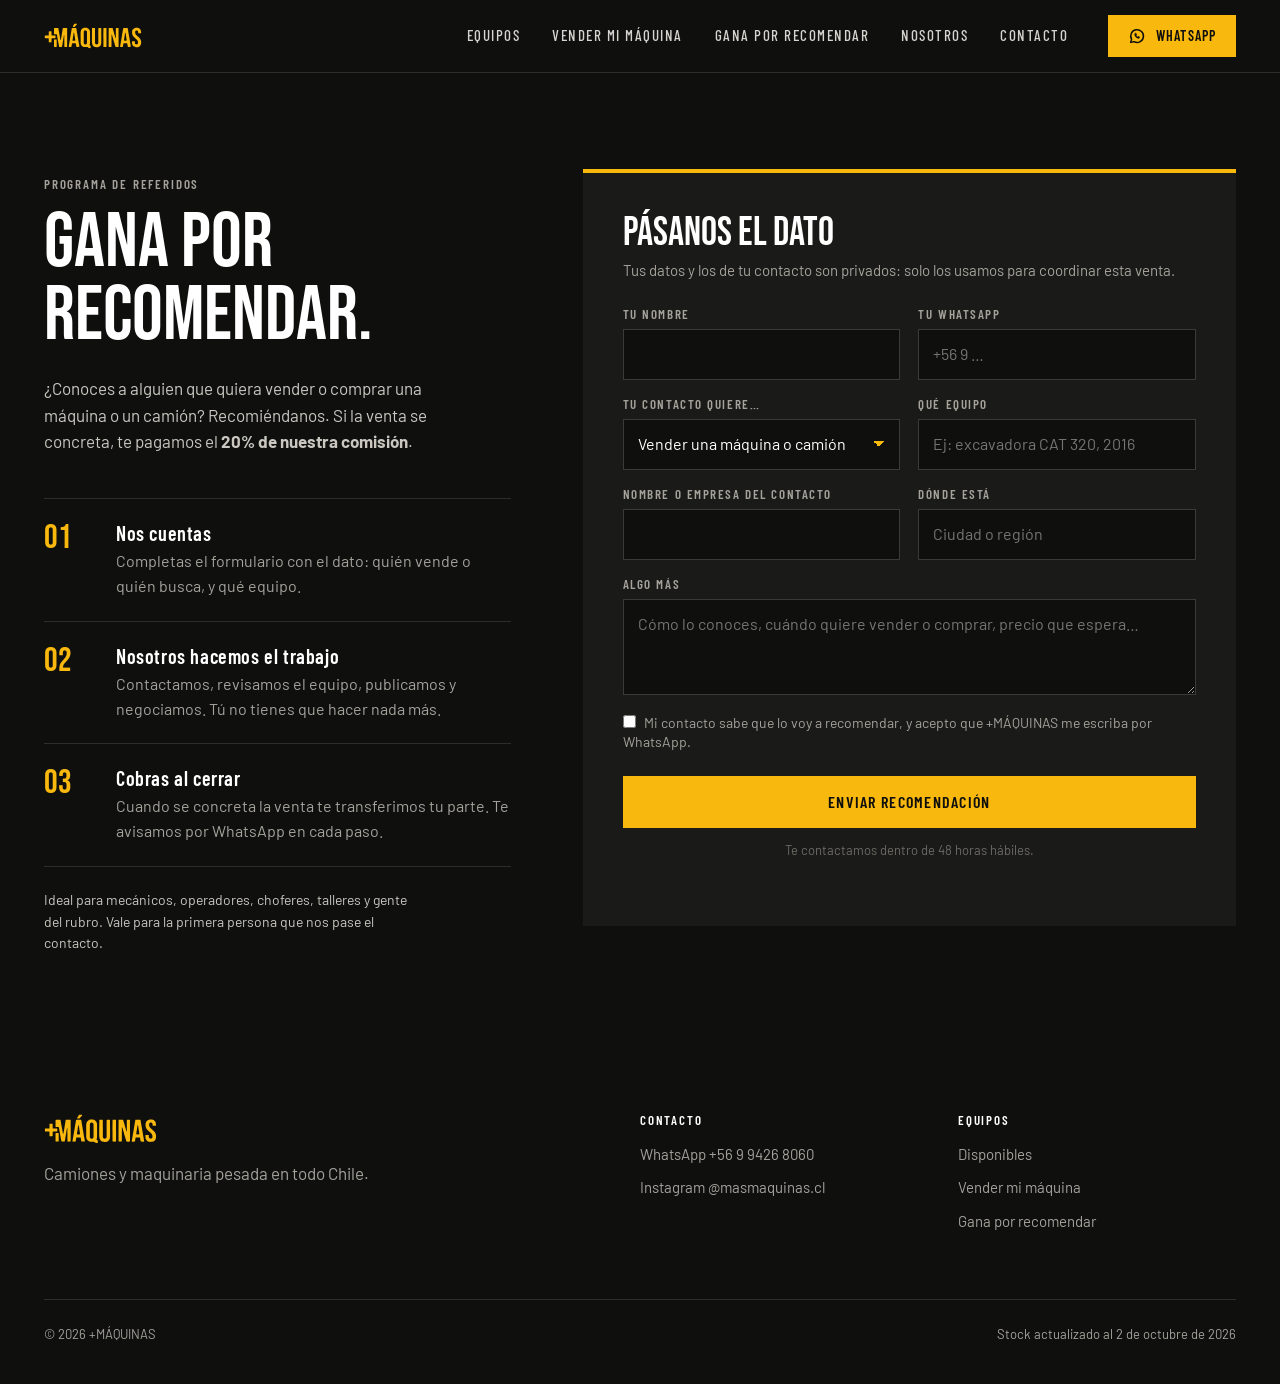
==== sitio/recomienda/index.html @ 01236c61 "Programa de referidos: página Gana por recomendar con formulario privado (Netlify Forms) Co-Authored" ====
<!doctype html>
<html lang="es-CL">
<head>
<meta charset="utf-8">
<meta name="viewport" content="width=device-width, initial-scale=1">
<title>Gana por recomendar · +MÁQUINAS</title>
<meta name="description" content="Recomiéndanos a quien quiera vender o comprar maquinaria pesada y gana el 20% de nuestra comisión cuando se concrete.">
<link rel="canonical" href="https://mas-maquinas.cl/recomienda/">
<meta property="og:type" content="website">
<meta property="og:title" content="Gana por recomendar · +MÁQUINAS">
<meta property="og:description" content="Recomiéndanos a quien quiera vender o comprar maquinaria pesada y gana el 20% de nuestra comisión cuando se concrete.">
<meta property="og:locale" content="es_CL">
<meta name="theme-color" content="#0f0f0e">
<link rel="icon" href="../assets/favicon.svg" type="image/svg+xml">
<link rel="preconnect" href="https://fonts.googleapis.com">
<link rel="preconnect" href="https://fonts.gstatic.com" crossorigin>
<link href="https://fonts.googleapis.com/css2?family=Barlow+Condensed:wght@500;600;700&family=Barlow:wght@400;500;600&family=Bebas+Neue&display=swap" rel="stylesheet">
<link rel="stylesheet" href="../assets/estilo.css">
</head>
<body>
<header class="cabecera">
  <div class="envase">
    <a class="marca" href="../index.html" aria-label="+MÁQUINAS, inicio"><img src="../assets/logo.svg" alt="+MÁQUINAS" width="112" height="30"></a>
    <nav class="menu" aria-label="Principal">
      <a href="../index.html#equipos">Equipos</a>
      <a href="../index.html#vender">Vender mi máquina</a>
      <a href="../recomienda/">Gana por recomendar</a>
      <a href="../index.html#nosotros">Nosotros</a>
      <a href="../index.html#contacto">Contacto</a>
    </nav>
    <a class="boton boton-amarillo" href="https://wa.me/56994268060?text=Hola%2C%20vengo%20de%20la%20web%20de%20%2BM%C3%81QUINAS." target="_blank" rel="noopener"><svg viewBox="0 0 24 24" fill="none" stroke="currentColor" stroke-width="2" stroke-linecap="round" stroke-linejoin="round" aria-hidden="true"><path d="M3.5 20.5l1.3-4A8.5 8.5 0 1 1 8 19.6z"/><path d="M9 9.5c0 3 2.5 5.5 5.5 5.5l1-1.5-2-1-1 .8a4 4 0 0 1-1.8-1.8l.8-1-1-2z" fill="currentColor" stroke-width="1"/></svg><span>WhatsApp</span></a>
  </div>
</header>

<main>
<section class="seccion oscuro vender" id="recomendar">
  <div class="envase">
    <div>
      <span class="rotulo">Programa de referidos</span>
      <h2>Gana por recomendar.</h2>
      <p class="intro">¿Conoces a alguien que quiera vender o comprar una máquina o un camión? Recomiéndanos. Si la venta se concreta, te pagamos el <b>20% de nuestra comisión</b>.</p>
      <ol class="pasos">
        <li><span class="n">01</span><div><b>Nos cuentas</b><p>Completas el formulario con el dato: quién vende o quién busca, y qué equipo.</p></div></li>
        <li><span class="n">02</span><div><b>Nosotros hacemos el trabajo</b><p>Contactamos, revisamos el equipo, publicamos y negociamos. Tú no tienes que hacer nada más.</p></div></li>
        <li><span class="n">03</span><div><b>Cobras al cerrar</b><p>Cuando se concreta la venta te transferimos tu parte. Te avisamos por WhatsApp en cada paso.</p></div></li>
      </ol>
      <p class="intro" style="font-size:14px">Ideal para mecánicos, operadores, choferes, talleres y gente del rubro. Vale para la primera persona que nos pase el contacto.</p>
    </div>
    <form class="formulario" name="referidos" method="POST" action="/recomienda/gracias/" data-netlify="true" netlify-honeypot="sitio-web">
      <input type="hidden" name="form-name" value="referidos">
      <p hidden><label>No completar: <input name="sitio-web"></label></p>
      <h3>Pásanos el dato</h3>
      <p>Tus datos y los de tu contacto son privados: solo los usamos para coordinar esta venta.</p>
      <div class="campos">
        <div class="campo"><label for="r-nombre">Tu nombre</label><input id="r-nombre" name="tu_nombre" autocomplete="name" required></div>
        <div class="campo"><label for="r-wa">Tu WhatsApp</label><input id="r-wa" name="tu_whatsapp" type="tel" inputmode="tel" autocomplete="tel" placeholder="+56 9 …" required></div>
        <div class="campo"><label for="r-tipo">Tu contacto quiere…</label><select id="r-tipo" name="quiere"><option>Vender una máquina o camión</option><option>Comprar una máquina o camión</option><option>Arrendar maquinaria</option></select></div>
        <div class="campo"><label for="r-equipo">Qué equipo</label><input id="r-equipo" name="equipo" placeholder="Ej: excavadora CAT 320, 2016"></div>
        <div class="campo"><label for="r-contacto">Nombre o empresa del contacto</label><input id="r-contacto" name="contacto"></div>
        <div class="campo"><label for="r-lugar">Dónde está</label><input id="r-lugar" name="lugar" placeholder="Ciudad o región"></div>
        <div class="campo ancho"><label for="r-nota">Algo más</label><textarea id="r-nota" name="nota" placeholder="Cómo lo conoces, cuándo quiere vender o comprar, precio que espera…"></textarea></div>
        <div class="campo ancho"><label style="text-transform:none;letter-spacing:0;font:400 14px/1.4 var(--texto)"><input type="checkbox" name="acepta" value="si" required style="width:auto;margin-right:8px;appearance:auto">Mi contacto sabe que lo voy a recomendar, y acepto que +MÁQUINAS me escriba por WhatsApp.</label></div>
      </div>
      <button class="boton boton-amarillo" type="submit">Enviar recomendación</button>
      <p class="nota">Te contactamos dentro de 48 horas hábiles.</p>
    </form>
  </div>
</section>
</main>
<footer class="pie" id="contacto">
  <div class="envase">
    <div>
      <img src="../assets/logo.svg" alt="+MÁQUINAS" width="112" height="30">
      <p>Camiones y maquinaria pesada en todo Chile.</p>
    </div>
    <div>
      <h4>Contacto</h4>
      <ul>
        <li><a href="https://wa.me/56994268060?text=Hola%2C%20vengo%20de%20la%20web%20de%20%2BM%C3%81QUINAS." target="_blank" rel="noopener">WhatsApp +56 9 9426 8060</a></li>
        <li><a href="https://www.instagram.com/masmaquinas.cl/" target="_blank" rel="noopener">Instagram @masmaquinas.cl</a></li>
      </ul>
    </div>
    <div>
      <h4>Equipos</h4>
      <ul>
        <li><a href="../index.html#equipos">Disponibles</a></li>
        <li><a href="../index.html#vender">Vender mi máquina</a></li>
        <li><a href="../recomienda/">Gana por recomendar</a></li>
      </ul>
    </div>
    <p class="legal"><span>© 2026 +MÁQUINAS</span><span>Stock actualizado al 2 de octubre de 2026</span></p>
  </div>
</footer>
</body>
</html>
---- sitio/assets/estilo.css ----
:root {
  --negro: #0f0f0e;
  --negro-2: #1a1a18;
  --amarillo: #f9b80d;
  --amarillo-2: #ffc933;
  --papel: #f2f0eb;
  --blanco: #ffffff;
  --tinta: #161615;
  --gris: #6c6a64;
  --gris-claro: #a4a29b;
  --linea: #dcd9d1;
  --linea-osc: #2d2d2a;
  --display: "Bebas Neue", "Oswald", Impact, sans-serif;
  --texto: "Barlow", system-ui, sans-serif;
  --cond: "Barlow Condensed", "Barlow", sans-serif;
  --ancho: 1240px;
}

* { box-sizing: border-box; margin: 0; padding: 0; }
html { -webkit-text-size-adjust: 100%; scroll-behavior: smooth; }
body { background: var(--papel); color: var(--tinta); font: 400 17px/1.55 var(--texto); }
img { display: block; max-width: 100%; }
a { color: inherit; text-decoration: none; }
button { font: inherit; cursor: pointer; border: 0; background: none; color: inherit; }

.envase { width: 100%; max-width: var(--ancho); margin: 0 auto; padding: 0 24px; }
.rotulo { font: 600 13px/1 var(--cond); letter-spacing: .14em; text-transform: uppercase; color: var(--gris); }
.oscuro .rotulo { color: var(--gris-claro); }

/* ---------- botones ---------- */
.boton { display: inline-flex; align-items: center; gap: 10px; height: 52px; padding: 0 26px; font: 600 16px/1 var(--cond); letter-spacing: .08em; text-transform: uppercase; border: 2px solid transparent; transition: background .15s, color .15s, border-color .15s; }
.boton-amarillo { background: var(--amarillo); color: var(--negro); }
.boton-amarillo:hover { background: var(--amarillo-2); }
.boton-linea { border-color: currentColor; }
.boton-linea:hover { background: var(--blanco); color: var(--negro); border-color: var(--blanco); }
.boton svg { width: 18px; height: 18px; flex: none; }

/* ---------- cabecera ---------- */
.cabecera { position: sticky; top: 0; z-index: 20; background: var(--negro); color: var(--blanco); border-bottom: 1px solid var(--linea-osc); }
.cabecera .envase { display: flex; align-items: center; height: 72px; gap: 40px; }
.marca img { height: 26px; width: auto; }
.menu { display: flex; gap: 32px; margin-left: auto; font: 500 15px/1 var(--cond); letter-spacing: .1em; text-transform: uppercase; }
.menu a { color: #d6d4ce; padding: 6px 0; border-bottom: 2px solid transparent; }
.menu a:hover { color: var(--blanco); border-color: var(--amarillo); }
.cabecera .boton { height: 42px; padding: 0 18px; font-size: 14px; }

/* ---------- portada ---------- */
.portada { background: var(--negro); color: var(--blanco); }
.portada .envase { display: grid; grid-template-columns: 1fr 1fr; gap: 56px; align-items: stretch; padding-top: 72px; padding-bottom: 72px; }
.portada-texto { display: flex; flex-direction: column; justify-content: center; }
.portada h1 { font: 400 clamp(64px, 8.4vw, 118px)/.9 var(--display); letter-spacing: .005em; margin: 22px 0 28px; }
.portada h1 em { font-style: normal; color: var(--amarillo); }
.portada p.bajada { font-size: 19px; color: #c9c7c0; max-width: 30em; }
.portada-acciones { display: flex; flex-wrap: wrap; gap: 14px; margin-top: 36px; }
.destacado { position: relative; display: block; overflow: hidden; background: var(--negro-2); min-height: 560px; }
.destacado img { position: absolute; inset: 0; width: 100%; height: 100%; object-fit: cover; transition: transform .6s ease; }
.destacado:hover img { transform: scale(1.03); }
.destacado-pie { position: absolute; left: 0; right: 0; bottom: 0; display: flex; justify-content: space-between; align-items: flex-end; gap: 16px; padding: 64px 24px 22px; background: linear-gradient(transparent, rgba(0,0,0,.82)); }
.destacado-pie .rotulo { color: var(--amarillo); }
.destacado-pie strong { display: block; font: 400 38px/1 var(--display); margin-top: 8px; }
.destacado-pie .precio { font: 600 20px/1.1 var(--cond); text-align: right; white-space: nowrap; }
.destacado-pie .precio small { display: block; font-size: 13px; color: var(--gris-claro); letter-spacing: .08em; }

.franja { background: var(--amarillo); color: var(--negro); }
.franja .envase { display: flex; justify-content: space-between; gap: 24px; padding-top: 16px; padding-bottom: 16px; font: 600 15px/1.2 var(--cond); letter-spacing: .1em; text-transform: uppercase; }

/* ---------- inventario ---------- */
.seccion { padding: 96px 0; }
.seccion-cabeza { display: flex; justify-content: space-between; align-items: flex-end; gap: 24px; margin-bottom: 28px; }
.seccion h2 { font: 400 clamp(46px, 5.4vw, 72px)/.95 var(--display); margin-top: 12px; }
.filtros { display: flex; gap: 0; border-bottom: 1px solid var(--linea); margin-bottom: 36px; overflow-x: auto; }
.filtros button { padding: 14px 20px 12px; font: 600 15px/1 var(--cond); letter-spacing: .1em; text-transform: uppercase; color: var(--gris); border-bottom: 3px solid transparent; margin-bottom: -1px; white-space: nowrap; }
.filtros button span { color: var(--gris-claro); margin-left: 4px; }
.filtros button:hover { color: var(--tinta); }
.filtros button[aria-pressed="true"] { color: var(--tinta); border-color: var(--amarillo); }

.grilla { display: grid; grid-template-columns: repeat(3, 1fr); gap: 28px; }
.ficha { display: flex; flex-direction: column; background: var(--blanco); border: 1px solid var(--linea); transition: border-color .15s, box-shadow .15s; }
.ficha:hover { border-color: var(--tinta); box-shadow: 0 10px 30px -18px rgba(0,0,0,.45); }
.ficha-foto { position: relative; aspect-ratio: 4 / 3; overflow: hidden; background: #ddd; }
.ficha-foto img { width: 100%; height: 100%; object-fit: cover; transition: transform .5s ease; }
.ficha:hover .ficha-foto img { transform: scale(1.04); }
.ficha-cuerpo { display: flex; flex-direction: column; flex: 1; padding: 20px 22px 0; }
.ficha h3 { font: 400 34px/1 var(--display); margin: 8px 0 10px; }
.datos { display: flex; flex-wrap: wrap; gap: 6px 16px; font: 500 16px/1.2 var(--cond); color: var(--gris); letter-spacing: .02em; }
.datos li { list-style: none; }
.datos li + li::before { content: ""; display: inline-block; width: 4px; height: 4px; background: var(--amarillo); margin: 0 12px 3px 0; vertical-align: middle; }
.ficha-precio { display: flex; justify-content: space-between; align-items: baseline; margin-top: auto; padding: 18px 0; border-top: 1px solid var(--linea); margin-top: 20px; }
.ficha-precio b { font: 700 22px/1 var(--cond); letter-spacing: .01em; }
.ficha-precio b small { font-size: 14px; font-weight: 500; color: var(--gris); margin-left: 4px; }
.ficha-precio .consultar { font: 600 16px/1 var(--cond); letter-spacing: .06em; text-transform: uppercase; color: var(--gris); }
.ficha-precio .ver { font: 600 14px/1 var(--cond); letter-spacing: .1em; text-transform: uppercase; }
.ficha-precio .ver::after { content: " →"; color: var(--amarillo); }
.ficha[hidden] { display: none; }

.vendido .ficha-foto img { filter: grayscale(1) contrast(1.05); }
.vendido:hover { border-color: var(--linea); box-shadow: none; }
.vendido:hover .ficha-foto img { transform: none; }
.sello { position: absolute; top: 16px; left: 16px; background: var(--negro); color: var(--amarillo); font: 600 13px/1 var(--cond); letter-spacing: .14em; text-transform: uppercase; padding: 9px 12px; }

/* ---------- vender ---------- */
.oscuro { background: var(--negro); color: var(--blanco); }
.vender .envase { display: grid; grid-template-columns: 5fr 7fr; gap: 72px; }
.vender h2 { font-size: clamp(52px, 6vw, 84px); }
.vender .intro { color: #c9c7c0; margin-top: 22px; max-width: 26em; }
.pasos { list-style: none; margin-top: 44px; border-top: 1px solid var(--linea-osc); }
.pasos li { display: grid; grid-template-columns: 64px 1fr; gap: 8px; padding: 22px 0; border-bottom: 1px solid var(--linea-osc); }
.pasos .n { font: 400 34px/1 var(--display); color: var(--amarillo); }
.pasos b { display: block; font: 600 20px/1.2 var(--cond); letter-spacing: .03em; margin-bottom: 4px; }
.pasos p { color: var(--gris-claro); font-size: 16px; }

.formulario { background: var(--negro-2); padding: 40px; border-top: 4px solid var(--amarillo); align-self: start; }
.formulario h3 { font: 400 40px/1 var(--display); margin-bottom: 6px; }
.formulario > p { color: var(--gris-claro); font-size: 15px; margin-bottom: 26px; }
.campos { display: grid; grid-template-columns: 1fr 1fr; gap: 18px; }
.campo { display: flex; flex-direction: column; gap: 8px; }
.campo.ancho { grid-column: 1 / -1; }
.campo label { font: 600 13px/1 var(--cond); letter-spacing: .12em; text-transform: uppercase; color: var(--gris-claro); }
.campo input, .campo select, .campo textarea { width: 100%; background: var(--negro); color: var(--blanco); border: 1px solid #3a3a36; border-radius: 0; padding: 14px; font: 400 16px/1.3 var(--texto); appearance: none; }
.campo select { background-image: linear-gradient(45deg, transparent 50%, var(--amarillo) 50%), linear-gradient(135deg, var(--amarillo) 50%, transparent 50%); background-position: calc(100% - 20px) 50%, calc(100% - 14px) 50%; background-size: 6px 6px; background-repeat: no-repeat; padding-right: 40px; }
.campo input:focus, .campo select:focus, .campo textarea:focus { outline: none; border-color: var(--amarillo); }
.campo textarea { min-height: 96px; resize: vertical; }
.formulario .boton { width: 100%; justify-content: center; margin-top: 24px; }
.formulario .nota { margin-top: 12px; font-size: 13px; color: var(--gris); text-align: center; }

/* ---------- historia ---------- */
.historia .envase { display: grid; grid-template-columns: 5fr 7fr; gap: 72px; align-items: center; }
.historia figure { background: #ddd; aspect-ratio: 4 / 5; overflow: hidden; }
.historia figure img { width: 100%; height: 100%; object-fit: cover; }
.historia p { font-size: 20px; line-height: 1.5; max-width: 30em; margin-top: 24px; }
.historia .firma { margin-top: 28px; font: 600 15px/1 var(--cond); letter-spacing: .1em; text-transform: uppercase; color: var(--gris); }
.historia .firma a { color: var(--tinta); border-bottom: 2px solid var(--amarillo); }

/* ---------- pie ---------- */
.pie { background: var(--negro); color: var(--gris-claro); padding: 64px 0 40px; }
.pie .envase { display: grid; grid-template-columns: 2fr 1fr 1fr; gap: 40px; }
.pie img { height: 30px; width: auto; margin-bottom: 16px; }
.pie h4 { font: 600 13px/1 var(--cond); letter-spacing: .14em; text-transform: uppercase; color: var(--blanco); margin-bottom: 16px; }
.pie li { list-style: none; margin-bottom: 10px; font-size: 15px; }
.pie a:hover { color: var(--amarillo); }
.pie .legal { grid-column: 1 / -1; border-top: 1px solid var(--linea-osc); padding-top: 24px; margin-top: 16px; font-size: 13px; display: flex; justify-content: space-between; gap: 16px; }

.flotante { position: fixed; right: 20px; bottom: 20px; z-index: 30; width: 58px; height: 58px; display: grid; place-items: center; background: var(--amarillo); color: var(--negro); box-shadow: 0 8px 24px -8px rgba(0,0,0,.5); }
.flotante svg { width: 26px; height: 26px; }

/* ---------- ficha de equipo ---------- */
.miga { padding: 22px 0; font: 500 14px/1 var(--cond); letter-spacing: .1em; text-transform: uppercase; color: var(--gris); }
.miga a:hover { color: var(--tinta); }
.miga span { margin: 0 10px; color: var(--gris-claro); }
.detalle { display: grid; grid-template-columns: 7fr 5fr; gap: 56px; padding-bottom: 96px; }
.galeria-principal { position: relative; aspect-ratio: 3 / 4; background: #ddd; overflow: hidden; }
.galeria-principal img { width: 100%; height: 100%; object-fit: cover; }
.galeria-principal .contador { position: absolute; right: 14px; bottom: 14px; background: rgba(15,15,14,.8); color: var(--blanco); font: 600 13px/1 var(--cond); letter-spacing: .1em; padding: 8px 10px; }
.galeria-flecha { position: absolute; top: 50%; transform: translateY(-50%); width: 48px; height: 48px; display: grid; place-items: center; background: rgba(15,15,14,.72); color: var(--blanco); font: 400 22px/1 var(--texto); }
.galeria-flecha:hover { background: var(--amarillo); color: var(--negro); }
.galeria-flecha.ant { left: 0; } .galeria-flecha.sig { right: 0; }
.miniaturas { display: grid; grid-template-columns: repeat(6, 1fr); gap: 10px; margin-top: 10px; }
.miniaturas button { aspect-ratio: 1; overflow: hidden; opacity: .55; outline: 2px solid transparent; outline-offset: -2px; transition: opacity .15s; }
.miniaturas button:hover { opacity: .85; }
.miniaturas button[aria-current="true"] { opacity: 1; outline-color: var(--amarillo); }
.miniaturas img { width: 100%; height: 100%; object-fit: cover; }

.info { position: sticky; top: 96px; align-self: start; }
.info h1 { font: 400 clamp(52px, 5vw, 72px)/.92 var(--display); margin: 10px 0 12px; }
.info .datos { font-size: 18px; }
.precio-grande { margin: 28px 0 24px; padding: 22px 0; border-top: 1px solid var(--linea); border-bottom: 1px solid var(--linea); }
.precio-grande b { display: block; font: 700 36px/1 var(--cond); margin-top: 8px; }
.precio-grande b small { font-size: 18px; font-weight: 500; color: var(--gris); margin-left: 6px; }
.precio-grande b.consultar { font-size: 28px; }
.info .acciones { display: grid; gap: 10px; }
.info .acciones .boton { justify-content: center; }
.info .boton-linea { color: var(--tinta); }
.info .boton-linea:hover { background: var(--tinta); color: var(--blanco); border-color: var(--tinta); }
.tabla { margin-top: 36px; }
.tabla h2, .descripcion h2 { font: 600 14px/1 var(--cond); letter-spacing: .14em; text-transform: uppercase; color: var(--gris); margin-bottom: 8px; }
.tabla dl { display: grid; grid-template-columns: auto 1fr; }
.tabla dt, .tabla dd { padding: 13px 0; border-bottom: 1px solid var(--linea); font-size: 16px; }
.tabla dt { color: var(--gris); padding-right: 24px; }
.tabla dd { font-weight: 600; text-align: right; }
.descripcion { margin-top: 32px; }
.descripcion p { font-size: 17px; }
.otros { border-top: 1px solid var(--linea); padding: 72px 0 96px; }
.otros h2 { font: 400 48px/1 var(--display); margin-bottom: 28px; }

.barra-movil { display: none; }

/* ---------- responsive ---------- */
@media (max-width: 1020px) {
  .menu { display: none; }
  .cabecera .boton span { display: none; }
  .cabecera .boton { margin-left: auto; padding: 0 14px; }
  .portada .envase, .vender .envase, .historia .envase, .detalle { grid-template-columns: 1fr; gap: 40px; }
  .destacado { min-height: 0; aspect-ratio: 4 / 5; }
  .grilla { grid-template-columns: repeat(2, 1fr); }
  .info { position: static; }
  .pie .envase { grid-template-columns: 1fr 1fr; }
  .pie .envase > div:first-child { grid-column: 1 / -1; }
}
@media (max-width: 640px) {
  body { font-size: 16px; }
  .envase { padding: 0 16px; }
  .cabecera .envase { height: 62px; }
  .marca img { height: 22px; }
  .portada .envase { padding-top: 40px; padding-bottom: 40px; }
  .portada p.bajada { font-size: 17px; }
  .portada-acciones .boton { width: 100%; justify-content: center; }
  .destacado-pie { flex-direction: column; align-items: flex-start; }
  .destacado-pie .precio { text-align: left; }
  .franja .envase { flex-direction: column; gap: 6px; font-size: 13px; }
  .seccion { padding: 64px 0; }
  .seccion-cabeza { flex-direction: column; align-items: flex-start; }
  .grilla { grid-template-columns: 1fr; gap: 20px; }
  .formulario { padding: 28px 20px; }
  .campos { grid-template-columns: 1fr; }
  .historia p { font-size: 18px; }
  .pie .legal { flex-direction: column; }
  .miniaturas { grid-template-columns: repeat(5, 1fr); gap: 6px; }
  .detalle { padding-bottom: 120px; }
  .barra-movil { display: flex; position: fixed; left: 0; right: 0; bottom: 0; z-index: 30; background: var(--negro); padding: 10px 16px calc(10px + env(safe-area-inset-bottom)); }
  .barra-movil .boton { width: 100%; justify-content: center; }
  .pagina-equipo .flotante { display: none; }
}

.ficha-vende { justify-content: flex-end; gap: 14px; padding: 32px 28px; background: var(--negro); color: var(--blanco); border-color: var(--negro); min-height: 100%; }
.ficha-vende:hover { border-color: var(--amarillo); }
.ficha-vende .rotulo { color: var(--amarillo); }
.ficha-vende strong { font: 400 48px/.95 var(--display); }
.ficha-vende p { color: var(--gris-claro); font-size: 16px; }
.ficha-vende .boton { align-self: flex-start; margin-top: 10px; }
.historia figure img { object-position: 50% 72%; }
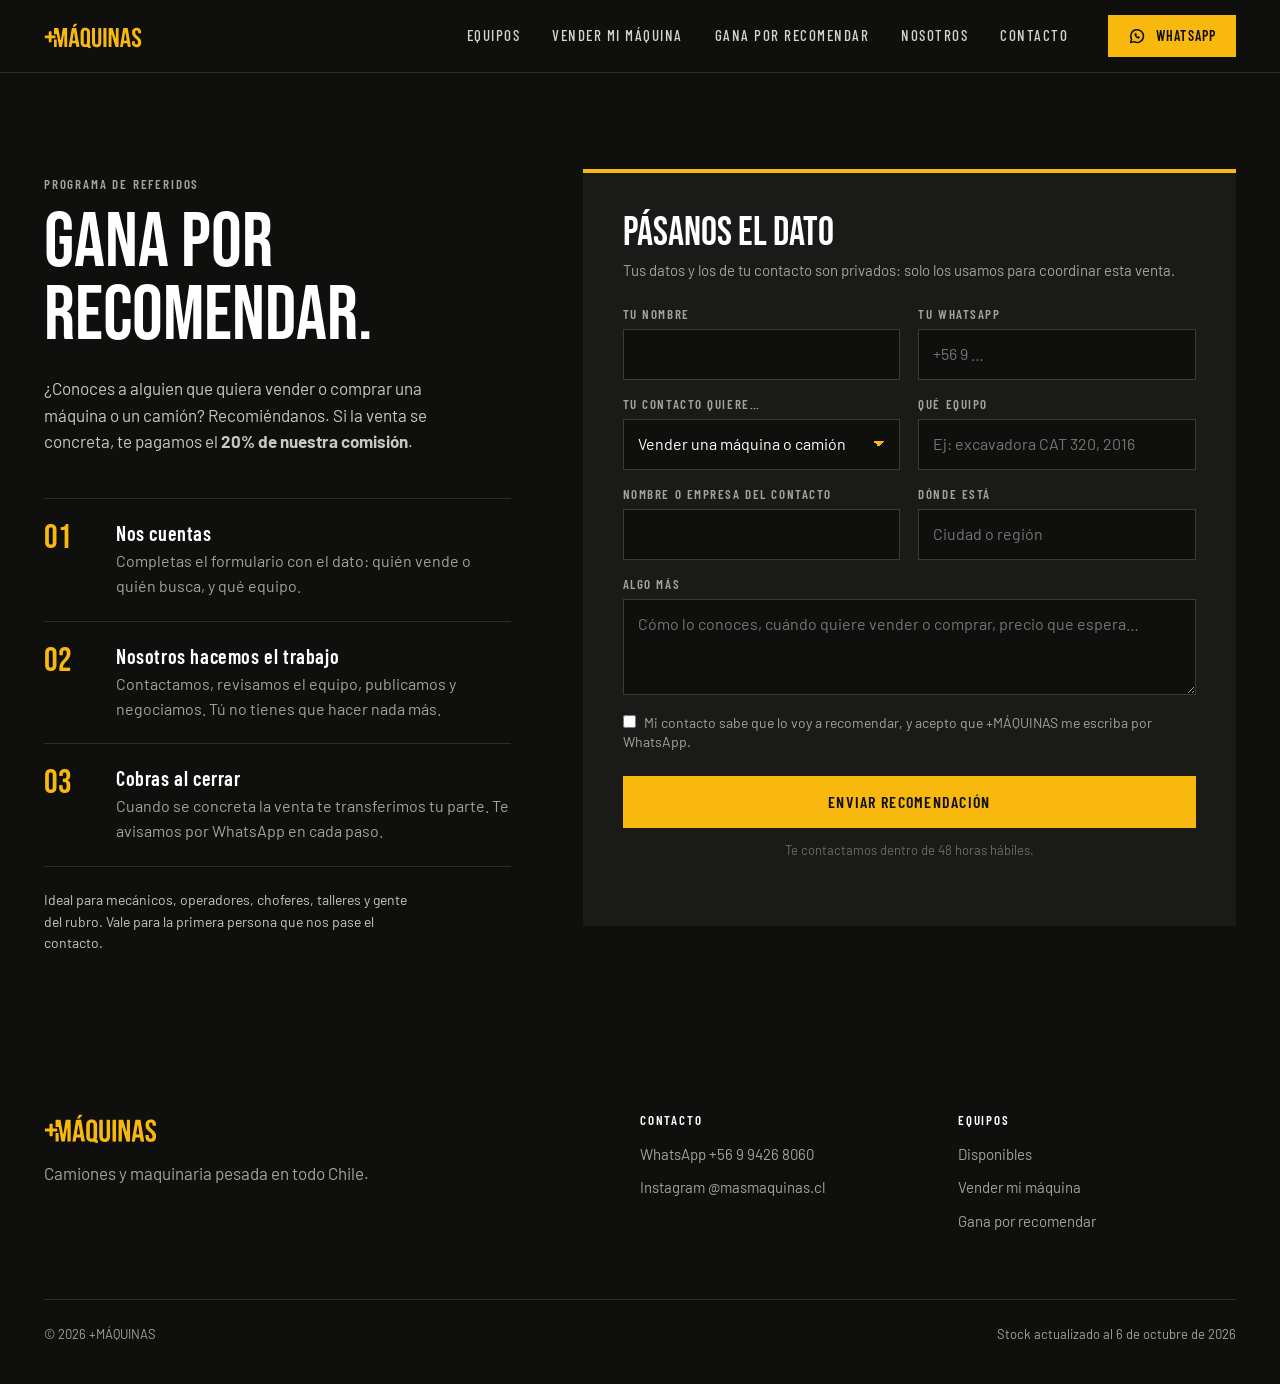
==== commit a25fcc8d: "Generador: corregir marca (Lureye), precio (7M + IVA) y horas (2.895) Co-Authored-By: Claude Sonnet " ====
--- a/sitio/recomienda/index.html
+++ b/sitio/recomienda/index.html
@@ -88,7 +88,7 @@
         <li><a href="../recomienda/">Gana por recomendar</a></li>
       </ul>
     </div>
-    <p class="legal"><span>© 2026 +MÁQUINAS</span><span>Stock actualizado al 2 de octubre de 2026</span></p>
+    <p class="legal"><span>© 2026 +MÁQUINAS</span><span>Stock actualizado al 6 de octubre de 2026</span></p>
   </div>
 </footer>
 </body>
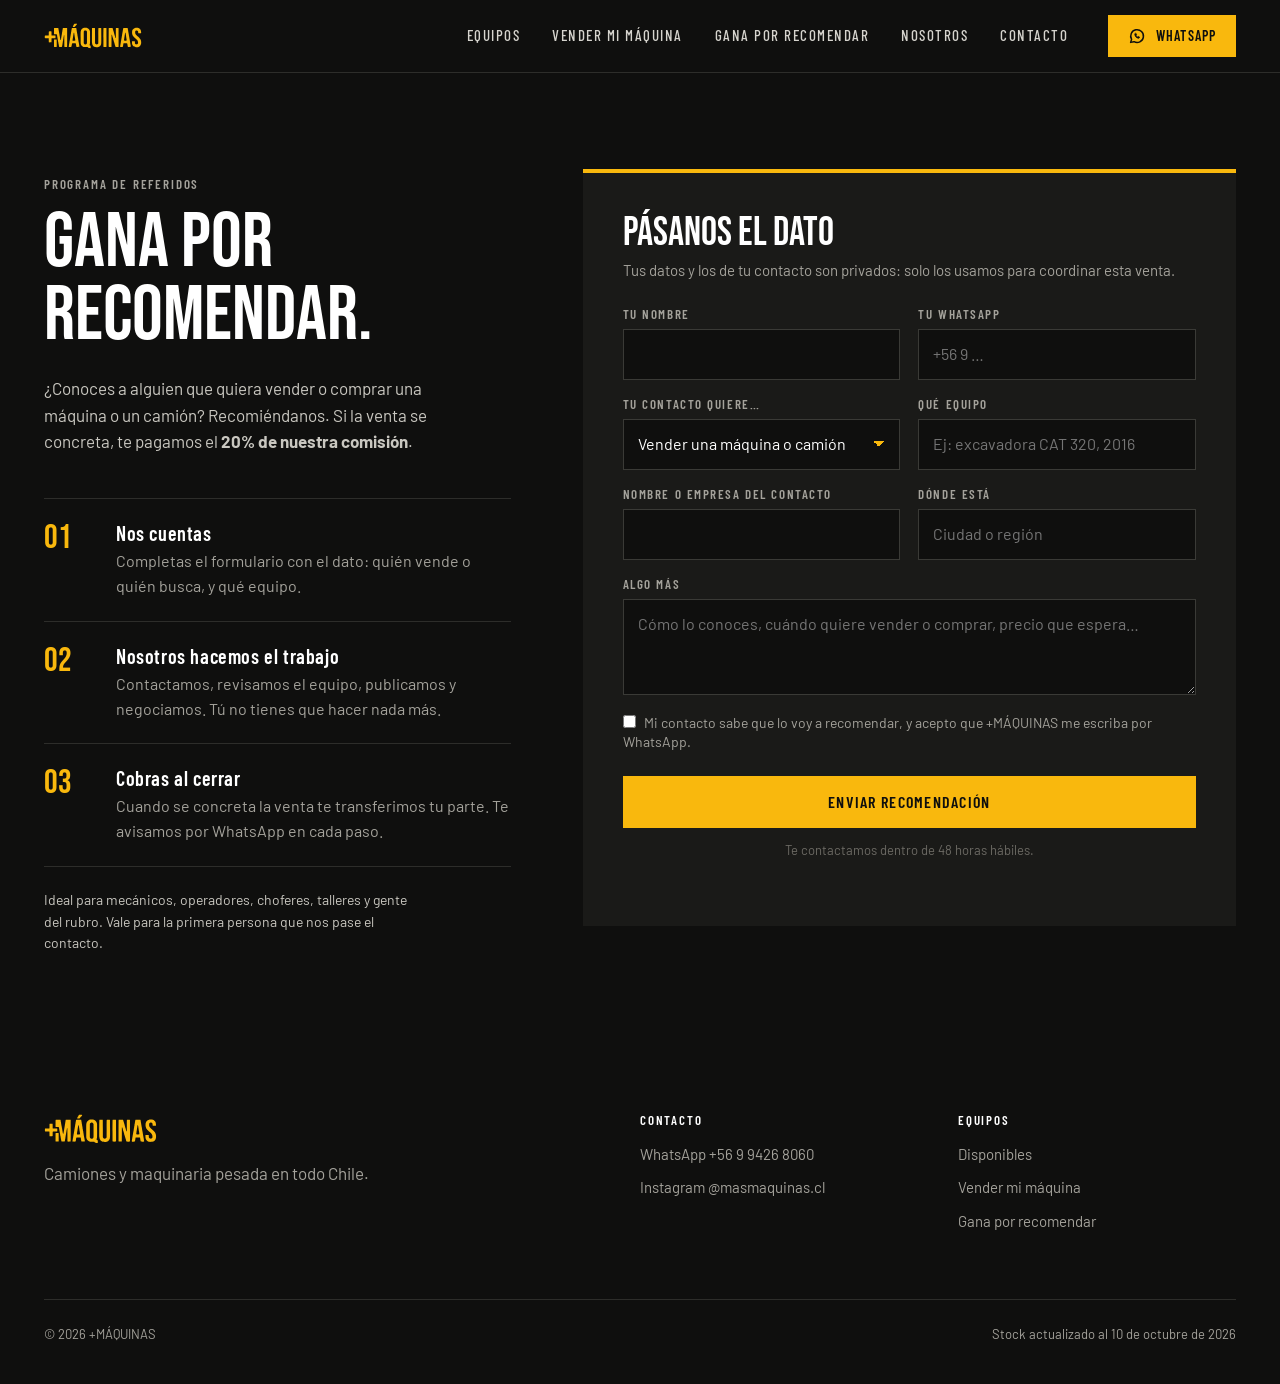
==== commit d11d895a: "CAT 420: año 2025 y ubicación Concepción Co-Authored-By: Claude Opus 5.5 <noreply@anthropic.com>" ====
--- a/sitio/recomienda/index.html
+++ b/sitio/recomienda/index.html
@@ -10,6 +10,15 @@
 <meta property="og:title" content="Gana por recomendar · +MÁQUINAS">
 <meta property="og:description" content="Recomiéndanos a quien quiera vender o comprar maquinaria pesada y gana el 20% de nuestra comisión cuando se concrete.">
 <meta property="og:locale" content="es_CL">
+<meta property="og:site_name" content="+MÁQUINAS">
+<meta property="og:url" content="https://mas-maquinas.cl/recomienda/">
+<meta property="og:image" content="https://mas-maquinas.cl/og/home.jpg">
+<meta property="og:image:type" content="image/jpeg">
+<meta property="og:image:width" content="1200">
+<meta property="og:image:height" content="630">
+<meta property="og:image:alt" content="Gana por recomendar · +MÁQUINAS">
+<meta name="twitter:card" content="summary_large_image">
+<meta name="twitter:image" content="https://mas-maquinas.cl/og/home.jpg">
 <meta name="theme-color" content="#0f0f0e">
 <link rel="icon" href="../assets/favicon.svg" type="image/svg+xml">
 <link rel="preconnect" href="https://fonts.googleapis.com">
@@ -88,7 +97,7 @@
         <li><a href="../recomienda/">Gana por recomendar</a></li>
       </ul>
     </div>
-    <p class="legal"><span>© 2026 +MÁQUINAS</span><span>Stock actualizado al 6 de octubre de 2026</span></p>
+    <p class="legal"><span>© 2026 +MÁQUINAS</span><span>Stock actualizado al 10 de octubre de 2026</span></p>
   </div>
 </footer>
 </body>
